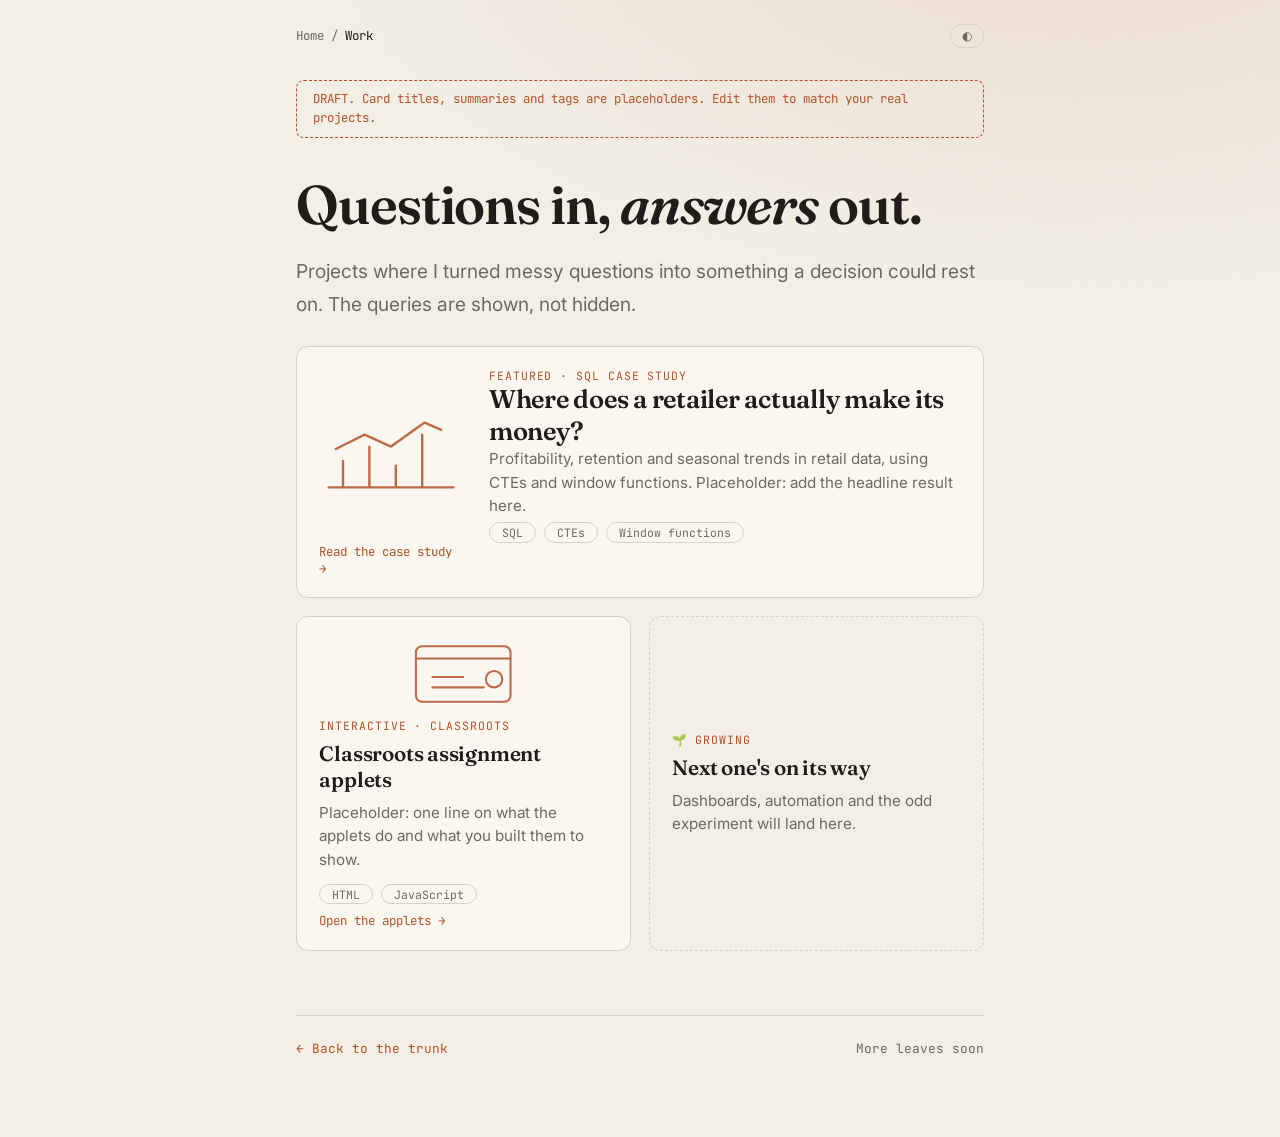
==== work/index.html @ 0de78104 "Add files via upload" ====
<!DOCTYPE html>
<html lang="en">
<head>
<!-- Google tag (gtag.js) -->
<script async src="https://www.googletagmanager.com/gtag/js?id=G-G0TR4KXT0Q"></script>
<script>
  window.dataLayer = window.dataLayer || [];
  function gtag(){dataLayer.push(arguments);}
  gtag('js', new Date());

  gtag('config', 'G-G0TR4KXT0Q');
</script>
<meta charset="UTF-8">
<meta name="viewport" content="width=device-width, initial-scale=1, viewport-fit=cover">
<title>Work · Divyanshu Medatwal</title>
<meta name="description" content="Projects where Divyanshu Medatwal turned questions into answers, with the queries shown.">
<link rel="preconnect" href="https://fonts.googleapis.com">
<link rel="preconnect" href="https://fonts.gstatic.com" crossorigin>
<link href="https://fonts.googleapis.com/css2?family=Fraunces:ital,opsz,wght@0,9..144,600;1,9..144,400&family=Inter:wght@400;500&family=JetBrains+Mono:wght@400&display=swap" rel="stylesheet">
<link rel="stylesheet" href="../css/site.css">
</head>
<body>
<div class="wrap">
<div class="top">
  <nav class="crumbs" aria-label="Breadcrumb"><a href="../">Home</a><i>/</i>Work</nav>
  <button id="theme" aria-label="Toggle theme">◐</button>
</div>

<p class="draft">DRAFT. Card titles, summaries and tags are placeholders. Edit them to match your real projects.</p>

<h1>Questions in, <em>answers</em> out.</h1>
<p class="lead">Projects where I turned messy questions into something a decision could rest on. The queries are shown, not hidden.</p>

<div class="cards">

  <a class="card feat" href="retail-sales/">
    <svg class="thumb" viewBox="0 0 120 70" aria-hidden="true"><path d="M8 62h104M20 62V40M42 62V28M64 62V44M86 62V18"/><path d="M14 30l24-12 22 10 28-20 14 6"/></svg>
    <span class="meta">Featured · SQL case study</span>
    <h3>Where does a retailer actually make its money?</h3>
    <p>Profitability, retention and seasonal trends in retail data, using CTEs and window functions. Placeholder: add the headline result here.</p>
    <div class="tags"><span>SQL</span><span>CTEs</span><span>Window functions</span></div>
    <span class="go">Read the case study →</span>
  </a>

  <a class="card" href="https://mkdivyam.github.io/classroots_assignment/">
    <svg class="thumb" viewBox="0 0 120 70" aria-hidden="true"><rect x="14" y="8" width="92" height="54" rx="6"/><path d="M14 20h92M30 38h30M30 48h50"/><circle cx="90" cy="40" r="8"/></svg>
    <span class="meta">Interactive · Classroots</span>
    <h3>Classroots assignment applets</h3>
    <p>Placeholder: one line on what the applets do and what you built them to show.</p>
    <div class="tags"><span>HTML</span><span>JavaScript</span></div>
    <span class="go">Open the applets →</span>
  </a>

  <div class="card bud" aria-label="Upcoming project">
    <span class="meta">🌱 Growing</span>
    <h3>Next one's on its way</h3>
    <p>Dashboards, automation and the odd experiment will land here.</p>
  </div>

</div>

<div class="foot"><a href="../">← Back to the trunk</a><span class="bud">More leaves soon</span></div>
</div>
<script src="../js/site.js"></script>
</body>
</html>
---- css/site.css ----
:root{--bg:#f5f1e8;--fg:#1f1d1a;--muted:#6f6a60;--line:#d9d2c3;--accent:#b4532a;--card:#faf7f0;
--serif:"Fraunces",Georgia,serif;--sans:"Inter",system-ui,sans-serif;--mono:"JetBrains Mono",ui-monospace,monospace;
box-sizing:border-box;padding-top:env(safe-area-inset-top,0px);padding-bottom:env(safe-area-inset-bottom,0px)}
@media(prefers-color-scheme:dark){:root:not([data-theme="light"]){--bg:#1a1816;--fg:#efeadf;--muted:#9a9384;--line:#3a3630;--accent:#e08a5f;--card:#211f1c}}
:root[data-theme="dark"]{--bg:#1a1816;--fg:#efeadf;--muted:#9a9384;--line:#3a3630;--accent:#e08a5f;--card:#211f1c}
*{box-sizing:border-box}
body{margin:0;background:var(--bg);color:var(--fg);font:400 1.05rem/1.7 var(--sans);
background-image:radial-gradient(50rem 26rem at 85% -10%,color-mix(in srgb,var(--accent) 12%,transparent),transparent),url("data:image/svg+xml,%3Csvg xmlns='http://www.w3.org/2000/svg' width='160' height='160'%3E%3Cfilter id='n'%3E%3CfeTurbulence type='fractalNoise' baseFrequency='.8' numOctaves='2'/%3E%3CfeColorMatrix values='0 0 0 0 .5 0 0 0 0 .45 0 0 0 0 .4 0 0 0 .07 0'/%3E%3C/filter%3E%3Crect width='100%25' height='100%25' filter='url(%23n)'/%3E%3C/svg%3E")}
.wrap{max-width:46rem;margin:0 auto;padding:0 1.5rem 5rem}
.top{display:flex;justify-content:space-between;align-items:center;padding:1.5rem 0;font:400 .78rem var(--mono)}
.crumbs a{color:var(--muted);text-decoration:none}.crumbs a:hover{color:var(--accent)}.crumbs i{font-style:normal;color:var(--muted);margin:0 .45rem}
#theme{background:none;border:1px solid var(--line);color:var(--muted);border-radius:99px;padding:.15rem .7rem;cursor:pointer;font:inherit}
h1,h2{font-family:var(--serif);font-weight:600;letter-spacing:-.02em;line-height:1.15;margin:0}
h1{font-size:clamp(2.2rem,6.5vw,3.4rem);margin:2.2rem 0 1rem}h2{font-size:1.6rem;margin:3.2rem 0 .9rem}
.label{font:400 .74rem var(--mono);color:var(--accent);text-transform:uppercase;letter-spacing:.1em}
.lead{font-size:1.2rem;color:var(--muted)}
.draft{border:1px dashed var(--accent);border-radius:8px;padding:.6rem 1rem;font:400 .78rem/1.5 var(--mono);color:var(--accent);margin-top:.5rem}
.tags{display:flex;flex-wrap:wrap;gap:.5rem;margin:1.2rem 0}.tags span{font:400 .72rem var(--mono);border:1px solid var(--line);border-radius:99px;padding:.1rem .75rem;color:var(--muted)}
.stats{display:grid;grid-template-columns:repeat(auto-fit,minmax(9rem,1fr));gap:1rem;margin:1.5rem 0}
.stat{background:var(--card);border:1px solid var(--line);border-radius:10px;padding:1rem 1.1rem;font-size:.88rem;color:var(--muted);line-height:1.4}
.stat b{display:block;font:600 2rem var(--serif);color:var(--accent);margin-bottom:.2rem}
figure{margin:1.5rem 0}figcaption{font:400 .76rem var(--mono);color:var(--muted);margin-top:.4rem}
.chart svg{width:100%;height:auto}.chart text{fill:var(--muted);font:10px var(--mono)}
.chart .g{stroke:var(--line)}.chart .bar{fill:var(--accent);opacity:.85}
.chart .ln{fill:none;stroke:var(--accent);stroke-width:2.5;stroke-linecap:round;stroke-linejoin:round;stroke-dasharray:1;stroke-dashoffset:1;animation:dr 1.8s ease forwards}
.chart .dot{fill:var(--bg);stroke:var(--accent);stroke-width:2}
@keyframes dr{to{stroke-dashoffset:0}}
pre{background:var(--card);border:1px solid var(--line);border-radius:10px;padding:1rem 1.2rem;overflow-x:auto;font:400 .82rem/1.65 var(--mono);margin:1rem 0}
code b{color:var(--accent);font-weight:400}code i{color:var(--muted)}
.tbl{overflow-x:auto}table{border-collapse:collapse;width:100%;font:400 .8rem var(--mono)}
th,td{text-align:left;padding:.45rem .8rem;border-bottom:1px solid var(--line);white-space:nowrap}th{color:var(--muted);font-weight:400}
.rec{border-left:3px solid var(--accent);padding:.1rem 0 .1rem 1.2rem}
.foot{display:flex;justify-content:space-between;gap:1rem;flex-wrap:wrap;margin-top:4rem;padding-top:1.5rem;border-top:1px solid var(--line);font:400 .8rem var(--mono)}
.foot a{color:var(--accent);text-decoration:none}.bud{color:var(--muted)}
@media(prefers-reduced-motion:reduce){.chart .ln{animation:none;stroke-dashoffset:0}}

/* Branch catalogue (Work) */
.cards{display:grid;grid-template-columns:repeat(2,1fr);gap:1.1rem;margin:1.6rem 0}
.card{display:flex;flex-direction:column;gap:.5rem;background:var(--card);border:1px solid var(--line);border-radius:12px;padding:1.3rem 1.4rem;color:inherit;text-decoration:none;transition:transform .25s ease,border-color .25s ease}
.card:hover,.card:focus-visible{transform:translateY(-3px);border-color:var(--accent);outline:none}
.card h3{font:600 1.3rem/1.25 var(--serif);letter-spacing:-.01em;margin:0}
.card p{margin:0;color:var(--muted);font-size:.95rem;line-height:1.55}
.card .meta{font:400 .72rem var(--mono);color:var(--accent);text-transform:uppercase;letter-spacing:.08em}
.card .tags{margin:.3rem 0 0}
.card .thumb{width:100%;height:4.5rem;color:var(--accent);fill:none;stroke:currentColor;stroke-width:2;stroke-linecap:round;stroke-linejoin:round;opacity:.85}
.card .go{margin-top:auto;font:400 .78rem var(--mono);color:var(--accent)}
.card.feat{grid-column:1/-1;display:grid;grid-template-columns:9rem 1fr;gap:0 1.6rem;align-items:center}
.card.feat .thumb{grid-row:1/5;height:6rem}.card.feat h3{font-size:1.6rem}
.card.bud{border-style:dashed;background:transparent;justify-content:center;min-height:8rem}
.card.bud:hover{transform:none;border-color:var(--line)}
@media(max-width:600px){.cards{grid-template-columns:1fr}.card.feat{grid-template-columns:1fr}.card.feat .thumb{grid-row:auto}}
@media(prefers-reduced-motion:reduce){.card{transition:none}.card:hover{transform:none}}
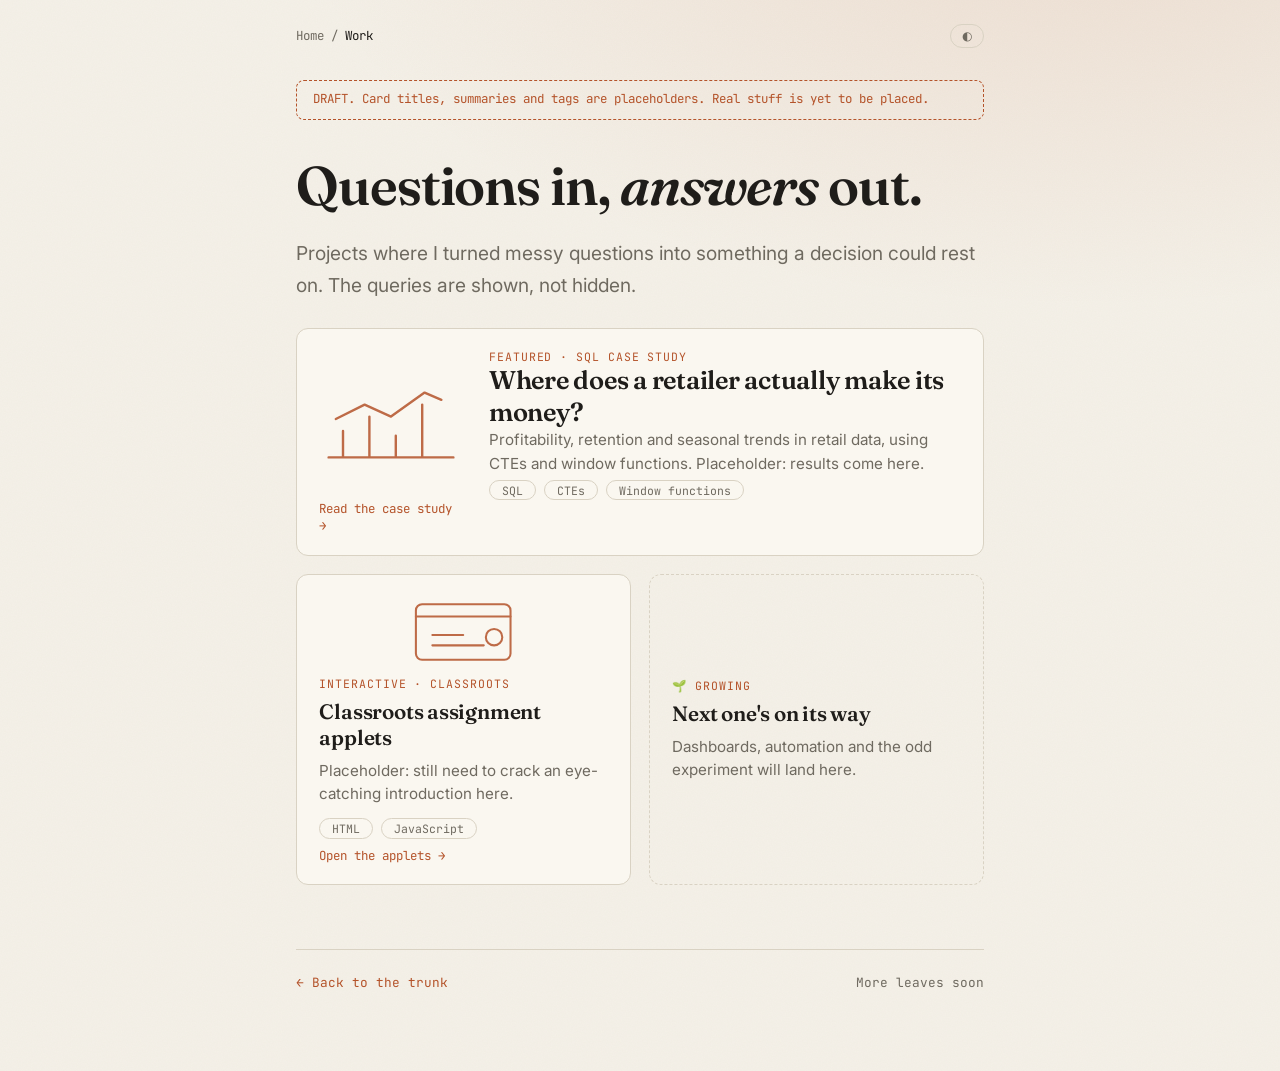
==== commit 172f3aef: "Update index.html" ====
--- a/work/index.html
+++ b/work/index.html
@@ -26,7 +26,7 @@
   <button id="theme" aria-label="Toggle theme">◐</button>
 </div>
 
-<p class="draft">DRAFT. Card titles, summaries and tags are placeholders. Edit them to match your real projects.</p>
+<p class="draft">DRAFT. Card titles, summaries and tags are placeholders. Real stuff is yet to be placed.</p>
 
 <h1>Questions in, <em>answers</em> out.</h1>
 <p class="lead">Projects where I turned messy questions into something a decision could rest on. The queries are shown, not hidden.</p>
@@ -37,7 +37,7 @@
     <svg class="thumb" viewBox="0 0 120 70" aria-hidden="true"><path d="M8 62h104M20 62V40M42 62V28M64 62V44M86 62V18"/><path d="M14 30l24-12 22 10 28-20 14 6"/></svg>
     <span class="meta">Featured · SQL case study</span>
     <h3>Where does a retailer actually make its money?</h3>
-    <p>Profitability, retention and seasonal trends in retail data, using CTEs and window functions. Placeholder: add the headline result here.</p>
+    <p>Profitability, retention and seasonal trends in retail data, using CTEs and window functions. Placeholder: results come here.</p>
     <div class="tags"><span>SQL</span><span>CTEs</span><span>Window functions</span></div>
     <span class="go">Read the case study →</span>
   </a>
@@ -46,7 +46,7 @@
     <svg class="thumb" viewBox="0 0 120 70" aria-hidden="true"><rect x="14" y="8" width="92" height="54" rx="6"/><path d="M14 20h92M30 38h30M30 48h50"/><circle cx="90" cy="40" r="8"/></svg>
     <span class="meta">Interactive · Classroots</span>
     <h3>Classroots assignment applets</h3>
-    <p>Placeholder: one line on what the applets do and what you built them to show.</p>
+    <p>Placeholder: still need to crack an eye-catching introduction here.</p>
     <div class="tags"><span>HTML</span><span>JavaScript</span></div>
     <span class="go">Open the applets →</span>
   </a>
